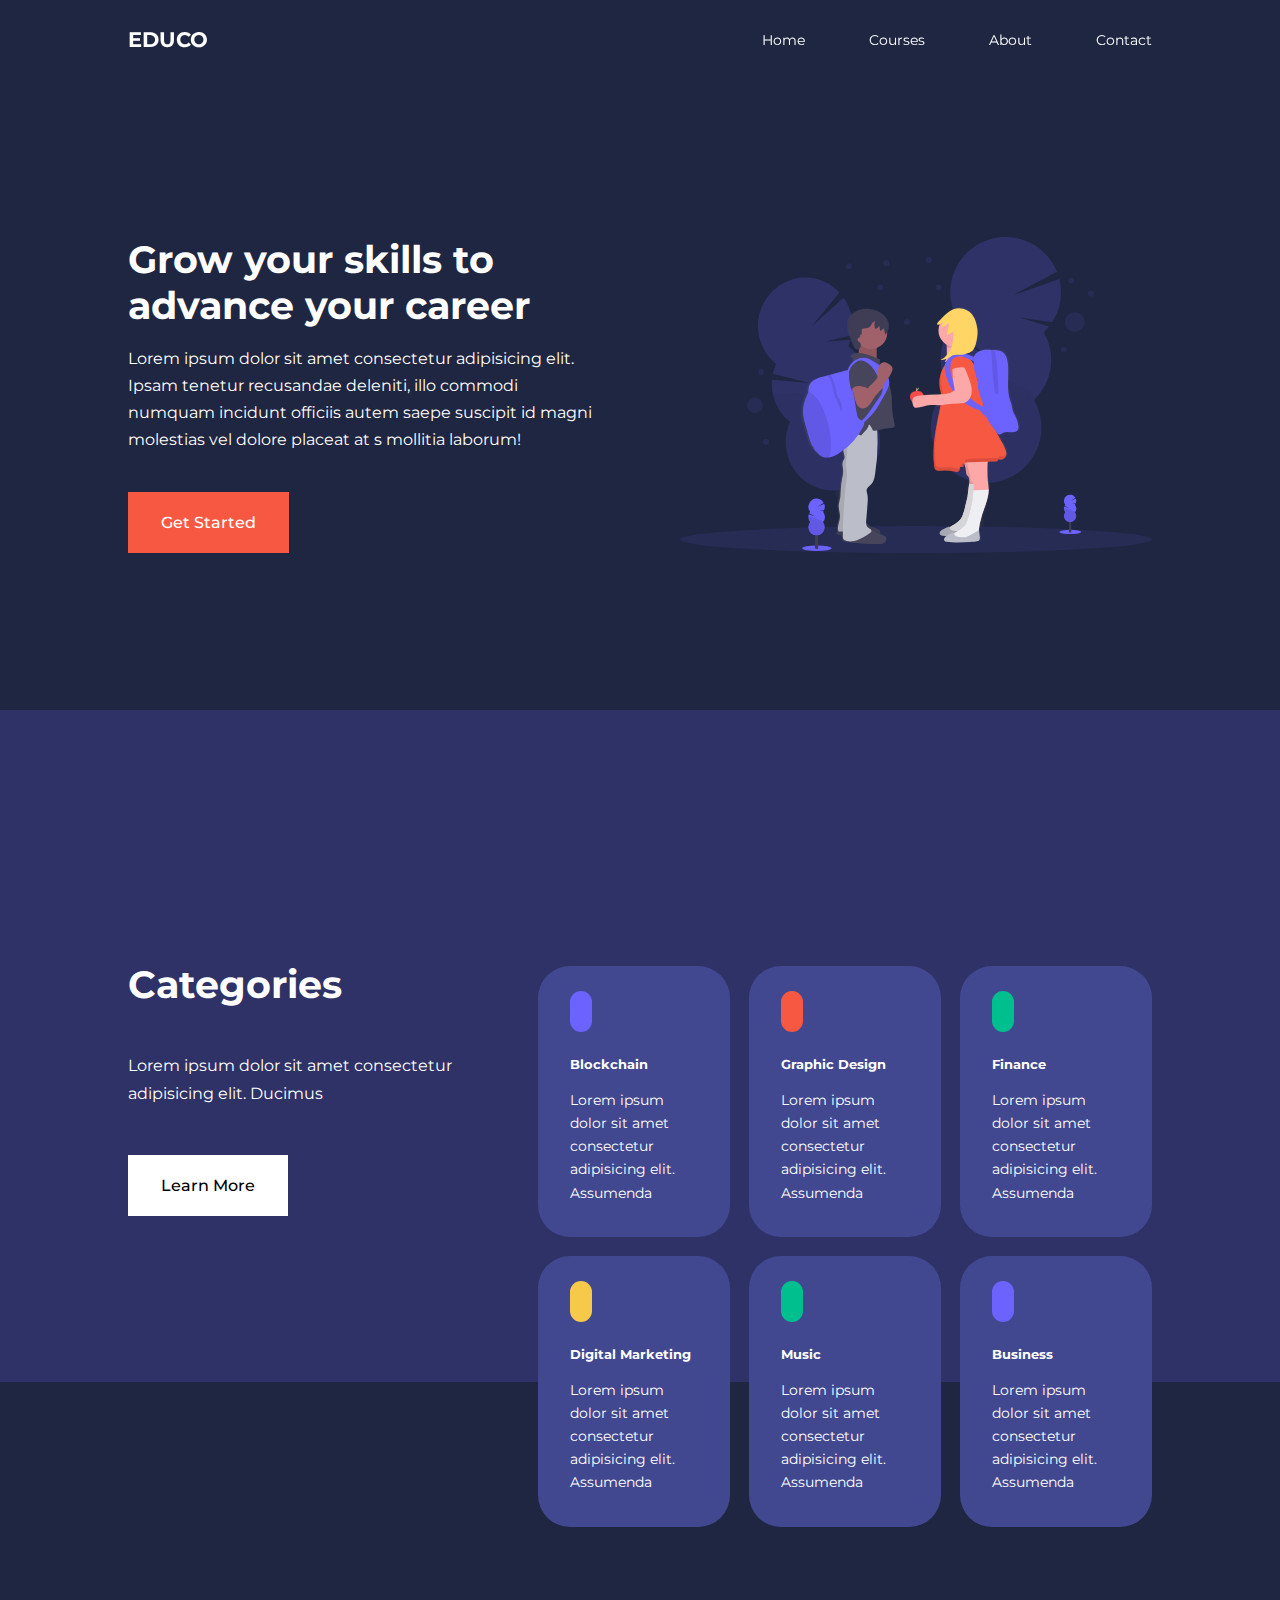
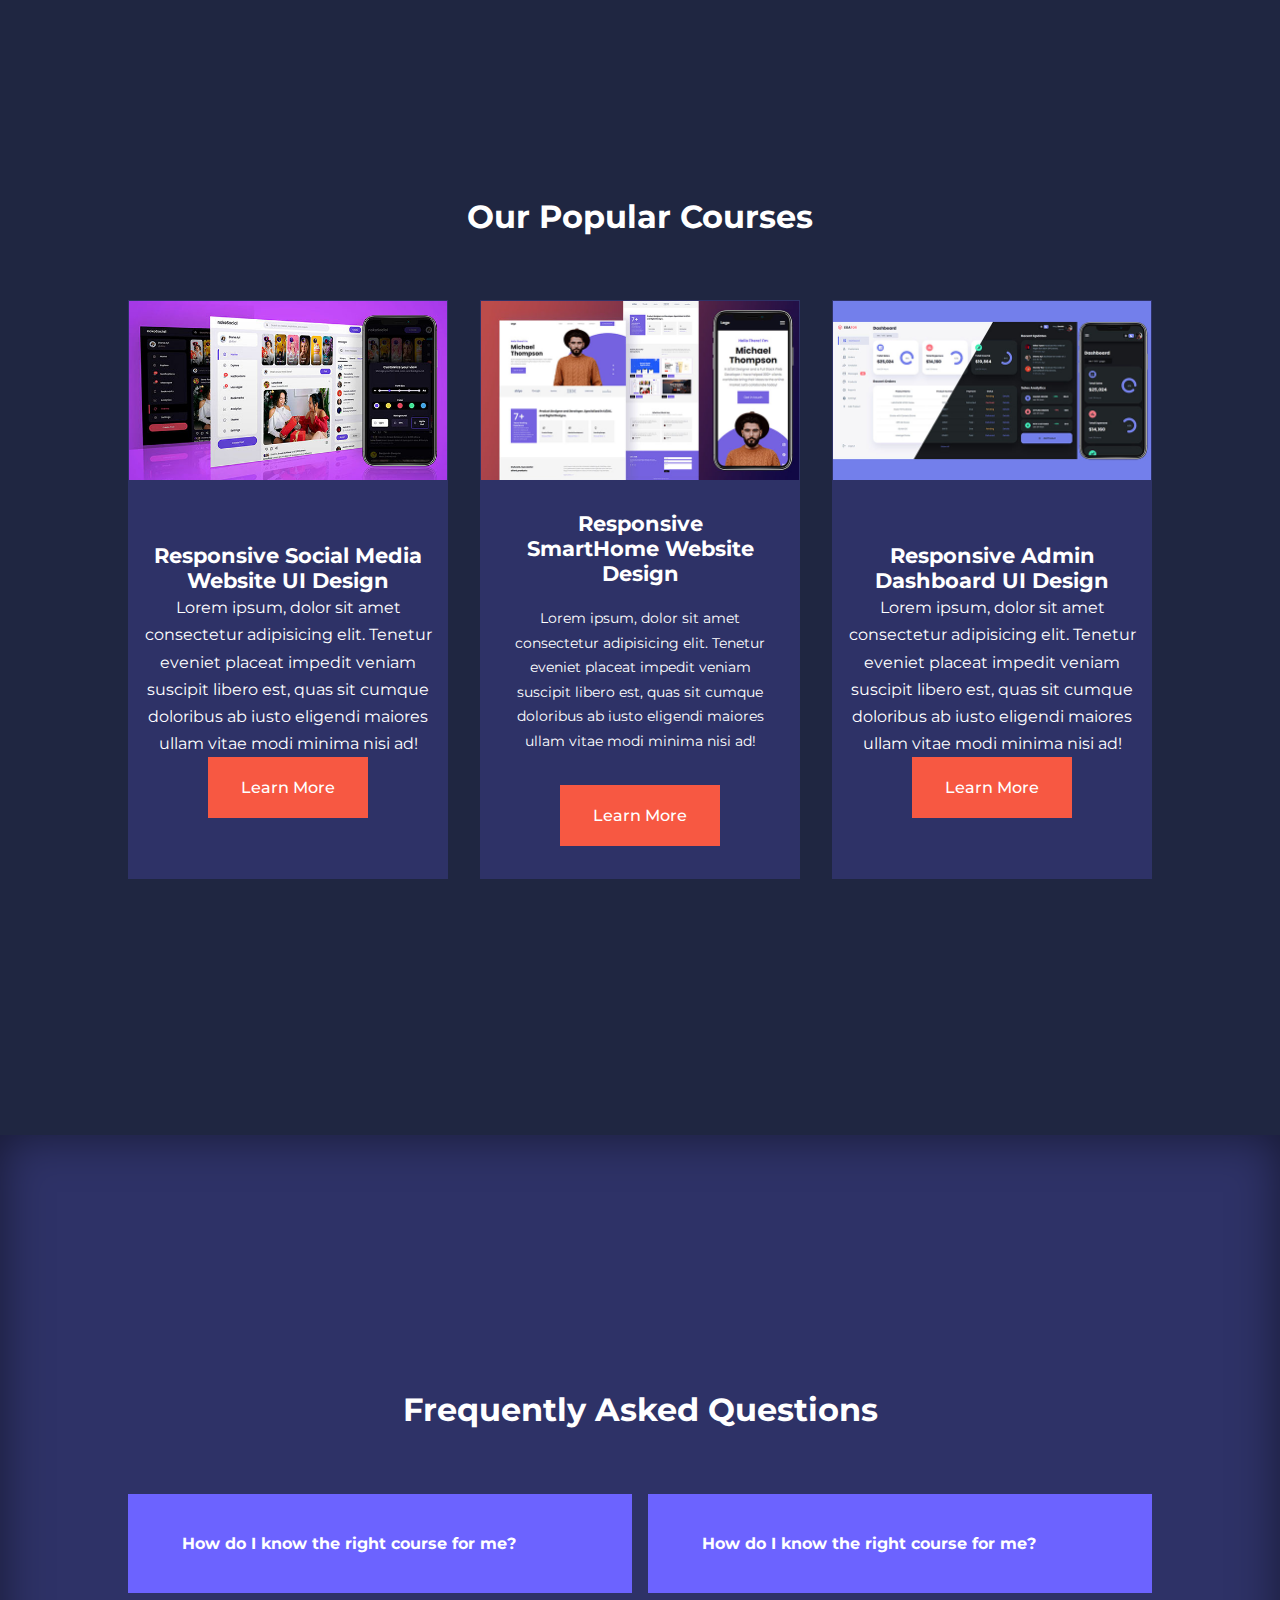
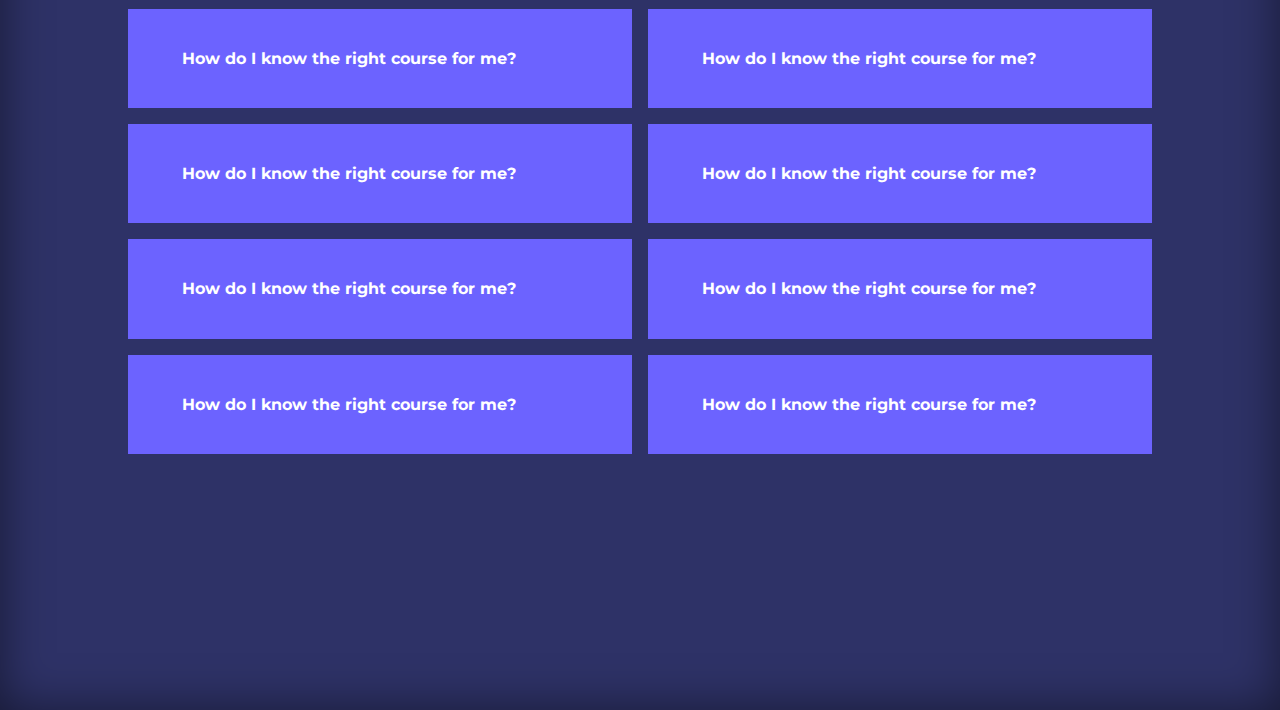
==== index.html @ 7ca8b158 "Initial commit" ====
<!DOCTYPE html>
<html lang="en">
  <head>
    <meta charset="UTF-8" />
    <meta name="viewport" content="width=device-width, initial-scale=1.0" />
    <title>EDUCO</title>
    <link rel="stylesheet" href="styles.css" />
    <link
      rel="stylesheet"
      href="https://unicons.iconscout.com/release/v4.0.0/css/line.css"
    />
    <link rel="preconnect" href="https://fonts.googleapis.com" />
    <link rel="preconnect" href="https://fonts.gstatic.com" crossorigin />
    <link
      href="https://fonts.googleapis.com/css2?family=Montserrat:ital,wght@0,300;0,400;0,500;0,700;0,800;0,900;1,500&display=swap"
      rel="stylesheet"
    />
  </head>
  <body>
    <nav>
      <div class="container nav_container">
        <a href="index.html"><h4>EDUCO</h4></a>
        <ul class="nav_menu">
          <li><a href="index.html">Home</a></li>
          <li><a href="courses.html">Courses</a></li>
          <li><a href="about.html">About</a></li>
          <li><a href="contact.html">Contact</a></li>
        </ul>
        <button id="open-menu-btn"><i class="uil uil-list-ul"></i></button>
        <button id="open-menu-btn"><i class="uil uil-multiply"></i></button>
      </div>
    </nav>
    <header>
      <div class="container header_container">
        <div class="header_left">
          <h1>Grow your skills to advance your career</h1>
          <p>
            Lorem ipsum dolor sit amet consectetur adipisicing elit. Ipsam
            tenetur recusandae deleniti, illo commodi numquam incidunt officiis
            autem saepe suscipit id magni molestias vel dolore placeat at s
            mollitia laborum!
          </p>
          <a href="courses.html" class="btn btn-primary">Get Started</a>
        </div>
        <div class="header_right">
          <div class="header_right-image">
            <img src="/images/header.svg" />
          </div>
        </div>
      </div>
    </header>
    <section class="categories">
      <div class="container categories_container">
        <div class="categories_left">
          <h1>Categories</h1>
          <p>
            Lorem ipsum dolor sit amet consectetur adipisicing elit. Ducimus
          </p>
          <a href="#" class="btn">Learn More</a>
        </div>
        <div class="categories_right">
          <article class="category">
            <span class="category_icon"
              ><i class="uil uil-bitcoin-circle"></i
            ></span>
            <h5>Blockchain</h5>
            <p>
              Lorem ipsum dolor sit amet consectetur adipisicing elit. Assumenda
            </p>
          </article>
          <article class="category">
            <span class="category_icon"><i class="uil uil-palette"></i></span>
            <h5>Graphic Design</h5>
            <p>
              Lorem ipsum dolor sit amet consectetur adipisicing elit. Assumenda
            </p>
          </article>
          <article class="category">
            <span class="category_icon"
              ><i class="uil uil-usd-circle"></i
            ></span>
            <h5>Finance</h5>
            <p>
              Lorem ipsum dolor sit amet consectetur adipisicing elit. Assumenda
            </p>
          </article>
          <article class="category">
            <span class="category_icon"><i class="uil uil-megaphone"></i></span>
            <h5>Digital Marketing</h5>
            <p>
              Lorem ipsum dolor sit amet consectetur adipisicing elit. Assumenda
            </p>
          </article>
          <article class="category">
            <span class="category_icon"><i class="uil uil-music"></i></span>
            <h5>Music</h5>
            <p>
              Lorem ipsum dolor sit amet consectetur adipisicing elit. Assumenda
            </p>
          </article>
          <article class="category">
            <span class="category_icon"
              ><i class="uil uil-puzzle-piece"></i
            ></span>
            <h5>Business</h5>
            <p>
              Lorem ipsum dolor sit amet consectetur adipisicing elit. Assumenda
            </p>
          </article>
        </div>
      </div>
    </section>
    <section class="courses">
      <h2>Our Popular Courses</h2>
      <div class="container courses_container">
        <article class="course">
          <div class="course_image">
            <img src="/images/course1.jpg" />
            <div class="course_info">
          </div>
          <h4>Responsive Social Media Website UI Design</h4>
          <p>
            Lorem ipsum, dolor sit amet consectetur adipisicing elit. Tenetur
            eveniet placeat impedit veniam suscipit libero est, quas sit cumque
            doloribus ab iusto eligendi maiores ullam vitae modi minima nisi ad!
          </p>
          <a href="courses.html" class="btn btn-primary">Learn More</a>
          </div>
        </article>
        <article class="course">
          <div class="course_image">
            <img src="/images/course2.jpg" />
          </div>
          <div class="course_info">
          <h4>Responsive SmartHome Website Design</h4>
          <p>
            Lorem ipsum, dolor sit amet consectetur adipisicing elit. Tenetur
            eveniet placeat impedit veniam suscipit libero est, quas sit cumque
            doloribus ab iusto eligendi maiores ullam vitae modi minima nisi ad!
          </p>
          <a href="courses.html" class="btn btn-primary">Learn More</a>
          </div>
        </article>
        <article class="course">
          <div class="course_image">
            <img src="/images/course3.jpg" />
            <div class="course_info">
          </div>
          <h4>Responsive Admin Dashboard UI Design</h4>
          <p>
            Lorem ipsum, dolor sit amet consectetur adipisicing elit. Tenetur
            eveniet placeat impedit veniam suscipit libero est, quas sit cumque
            doloribus ab iusto eligendi maiores ullam vitae modi minima nisi ad!
          </p>
          <a href="courses.html" class="btn btn-primary">Learn More</a>
        </article>
        </div>
      </div>
    </section>
<section class="faqs">
    <h2>Frequently Asked Questions</h2>
<div class="container faqs_container">
    <article class="faq">
<div class="faq_icon"><i class="uil uil-plus"></i></div>
<div class="question_answer">
    <h4>How do I know the right course for me?</h4>
    <p>Lorem ipsum dolor sit amet consectetur adipisicing elit. Dignissimos iste error ab nostrum, aperiam eos voluptatum suscipit numquam quia nam laudantium culpa odit, voluptas sit in repellat sint reprehenderit aut?</p>
</div>
    </article>
    <article class="faq">
        <div class="faq_icon"><i class="uil uil-plus"></i></div>
        <div class="question_answer">
            <h4>How do I know the right course for me?</h4>
            <p>Lorem ipsum dolor sit amet consectetur adipisicing elit. Dignissimos iste error ab nostrum, aperiam eos voluptatum suscipit numquam quia nam laudantium culpa odit, voluptas sit in repellat sint reprehenderit aut?</p>
        </div>
    </article>
    <article class="faq">
                <div class="faq_icon"><i class="uil uil-plus"></i></div>
                <div class="question_answer">
                    <h4>How do I know the right course for me?</h4>
                    <p>Lorem ipsum dolor sit amet consectetur adipisicing elit. Dignissimos iste error ab nostrum, aperiam eos voluptatum suscipit numquam quia nam laudantium culpa odit, voluptas sit in repellat sint reprehenderit aut?</p>
                </div>
    </article>
    <article class="faq">
                        <div class="faq_icon"><i class="uil uil-plus"></i></div>
                        <div class="question_answer">
                            <h4>How do I know the right course for me?</h4>
                            <p>Lorem ipsum dolor sit amet consectetur adipisicing elit. Dignissimos iste error ab nostrum, aperiam eos voluptatum suscipit numquam quia nam laudantium culpa odit, voluptas sit in repellat sint reprehenderit aut?</p>
                        </div>
    </article>
    <article class="faq">
                                <div class="faq_icon"><i class="uil uil-plus"></i></div>
                                <div class="question_answer">
                                    <h4>How do I know the right course for me?</h4>
                                    <p>Lorem ipsum dolor sit amet consectetur adipisicing elit. Dignissimos iste error ab nostrum, aperiam eos voluptatum suscipit numquam quia nam laudantium culpa odit, voluptas sit in repellat sint reprehenderit aut?</p>
                                </div>
    </article>
    <article class="faq">
                                        <div class="faq_icon"><i class="uil uil-plus"></i></div>
                                        <div class="question_answer">
                                            <h4>How do I know the right course for me?</h4>
                                            <p>Lorem ipsum dolor sit amet consectetur adipisicing elit. Dignissimos iste error ab nostrum, aperiam eos voluptatum suscipit numquam quia nam laudantium culpa odit, voluptas sit in repellat sint reprehenderit aut?</p>
                                        </div>
    </article>
    <article class="faq">
                                                <div class="faq_icon"><i class="uil uil-plus"></i></div>
                                                <div class="question_answer">
                                                    <h4>How do I know the right course for me?</h4>
                                                    <p>Lorem ipsum dolor sit amet consectetur adipisicing elit. Dignissimos iste error ab nostrum, aperiam eos voluptatum suscipit numquam quia nam laudantium culpa odit, voluptas sit in repellat sint reprehenderit aut?</p>
                                                </div>
    </article>
    <article class="faq">
                                                        <div class="faq_icon"><i class="uil uil-plus"></i></div>
                                                        <div class="question_answer">
                                                            <h4>How do I know the right course for me?</h4>
                                                            <p>Lorem ipsum dolor sit amet consectetur adipisicing elit. Dignissimos iste error ab nostrum, aperiam eos voluptatum suscipit numquam quia nam laudantium culpa odit, voluptas sit in repellat sint reprehenderit aut?</p>
                                                        </div>
    </article>
     <article class="faq">
                                                                <div class="faq_icon"><i class="uil uil-plus"></i></div>
                                                                <div class="question_answer">
                                                                    <h4>How do I know the right course for me?</h4>
                                                                    <p>Lorem ipsum dolor sit amet consectetur adipisicing elit. Dignissimos iste error ab nostrum, aperiam eos voluptatum suscipit numquam quia nam laudantium culpa odit, voluptas sit in repellat sint reprehenderit aut?</p>
                                                                </div>
    </article>
    <article class="faq">
        <div class="faq_icon"><i class="uil uil-plus"></i></div>
        <div class="question_answer">
            <h4>How do I know the right course for me?</h4>
            <p>Lorem ipsum dolor sit amet consectetur adipisicing elit. Dignissimos iste error ab nostrum, aperiam eos voluptatum suscipit numquam quia nam laudantium culpa odit, voluptas sit in repellat sint reprehenderit aut?</p>
        </div>
</article>

</div>
</section>
    <script src="/main.js"></script>
  </body>
</html>
---- styles.css ----
*{
    margin:0;
    padding: 0;
    border:0;
    outline:0;
    text-decoration: none;
    list-style: none;
}
:root{
    --color-primary:#6c63ff;
    --color-success:#00bf8e;
    --color-warning:#f7c94b;
    --color-danger:#f75842;
    --color-danger-variant:rgba(247,88,66, 0.4);
    --color-white:#fff;
    --color-light:rgba(255,255,255, 0.7);
    --color-black:#000;
    --color-bg:#1f2641;
    --color-bg1:#2e3267;
    --color-bg2:#424890;
    --container-width-lg:80%;
    --container-width-md:90%;
    --container-width-sm:94%;
    --transition: all 400ms ease;
}
body{
     font-family: 'Montserrat', sans-serif;
     line-height: 1.7;
     color: var(--color-white);
     background: var(--color-bg);
}
.container{
    width: var(--container-width-lg);
    margin: 0 auto;
}
section{
    padding: 16rem 0;
}
section h2{
    text-align: center;
    margin-bottom: 4rem;
}
h1,h2,h3,h4,h5{
    line-height: 1.2;

}
h1{
font-size: 2.4rem;
}

h2{
font-size: 2rem;
}
h3{
    font-size: 1.6rem;
}
h4{
    font-size: 1.3rem;
}
a{
    color: var(--color-white);
}
img{
    width: 100%;
    display: block;
    object-fit: cover;
}
.btn{
    display: inline-block;
    background: var(--color-white);
    color: var(--color-black);
    padding: 1rem 2rem;
    border: 1px solid transparent;
    font-weight: 500;
    transition: var(--transition);
}
.btn:hover{
    background: transparent;
    color: var(--color-white);
    border-color: var(--color-white);
}
.btn-primary{
    background: var(--color-danger);
    color: var(--color-white);
}
nav{
    width: 100vw;
    height: 5rem;
    position: fixed;
    top: 0;
    z-index: 11;
}
.window-scroll{
    background: var(--color-primary);
    box-shadow: 0 1rem 2rem rgba(0,0,0,0.2);
}
.nav_container{
    height: 100%;
    display: flex;
    justify-content: space-between;
    align-items: center;
}
nav button{
    display: none;
}
.nav_menu{
    display: flex;
    align-items: center;
    gap: 4rem;
}
.nav_menu a{
    font-size: 0.9rem;
    transition: all 400ms ease;
}
.nav_menu a:hover{
    color: var(--color-bg2);
}

header{
    position: relative;
    top: 5rem;
    overflow: hidden;
    height: 70vh;
    margin-bottom: 5rem;
}
.header_container{
    display: grid;
    grid-template-columns: 1fr 1fr;
    align-items: center;
    gap: 5rem;
    height: 100%;
}
.header_left p{
    margin: 1rem 0 2.4rem;
}
.categories{
    background: var(--color-bg1);
    height: 10rem;
}
.categories h1{
    line-height: 1;
    margin-bottom: 3rem;
}
.categories_container {
    display: grid;
    grid-template-columns: 40% 60%;
    /*gap: 4rem;*/
}
.categories_left{
    margin-right: 4rem;
}
.categories_left p{
    margin: 1rem 0 3rem;
}
.categories_right{
display: grid;
grid-template-columns: repeat(3, 1fr);
gap: 1.2rem;
}
.category{
    background: var(--color-bg2);
    padding: 2rem;
    border-radius: 2rem;
    transition: var(--transition);
}
.category:hover{
    box-shadow: 0 3rem 3rem rgba(0,0,0,0.3);
    z-index: 1;
}
.category_icon{
    background: var(--color-primary);
    padding: 0.7rem;
    border-radius: 0.9rem;
}
.category h5{
    margin: 2rem 0 1rem;
}
.category p{
    font-size: 0.85rem;
}
.category:nth-child(2) .category_icon{
background: var(--color-danger);
}
.category:nth-child(3) .category_icon{
    background: var(--color-success);
}
 .category:nth-child(4) .category_icon{
        background: var(--color-warning);
 }
 .category:nth-child(5) .category_icon{
    background: var(--color-success);
    }
.courses{
    margin-top: 10rem;
}
.courses_container{
    display: grid;
    grid-template-columns: repeat(3, 1fr);
    gap: 2rem;
}
.course{
    background: var(--color-bg1);
    text-align: center;
    border: 1px solid transparent;
    transition: var(--transition);
}
.course:hover{
    background: transparent;
    border-color: var(--color-primary);
}
.course_info{
    padding: 2rem;
}
.course_info p{
    margin: 1.2rem  0 2rem;
    font-size: 0.9rem;
}
.faqs{
    background: var(--color-bg1);
    box-shadow: inset 0 0 3rem rgba(0, 0, 0, 0.5 );
}
.faqs_container{
    display: grid;
    grid-template-columns: 1fr 1fr;
    gap: 1rem;
}
.faq{
    padding: 2rem;
    display: flex;
    align-items: center;
    gap: 1.4rem;
    height: fit-content;
    background: var(--color-primary);
    cursor: pointer;
}
.faq h4{
    font-size: 1rem;
line-height: 2.2;
}
.faq_icon{
    align-self: flex-start;
    font-size: 1.2rem;
}
.faq p{
    margin-top: 0.8rem;
    display: none;
}
.faq.open p{
    display: block;
}
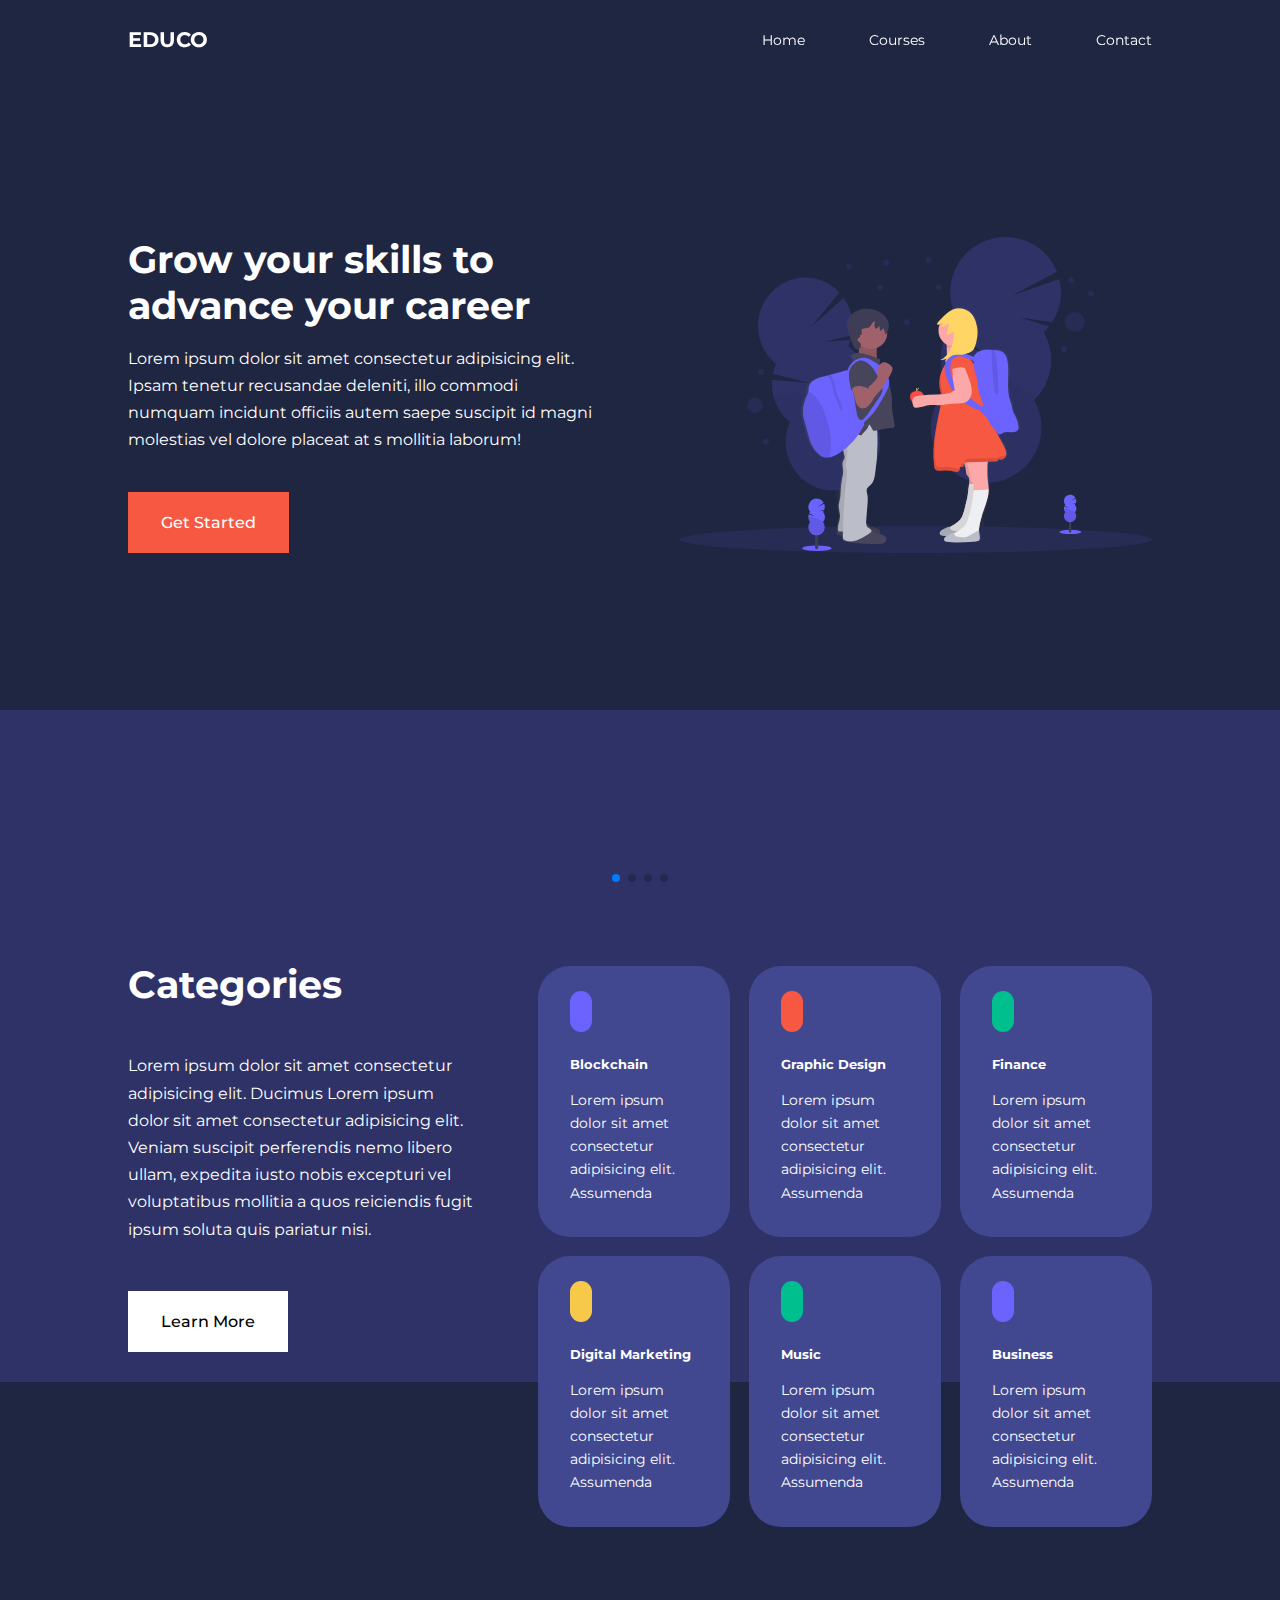
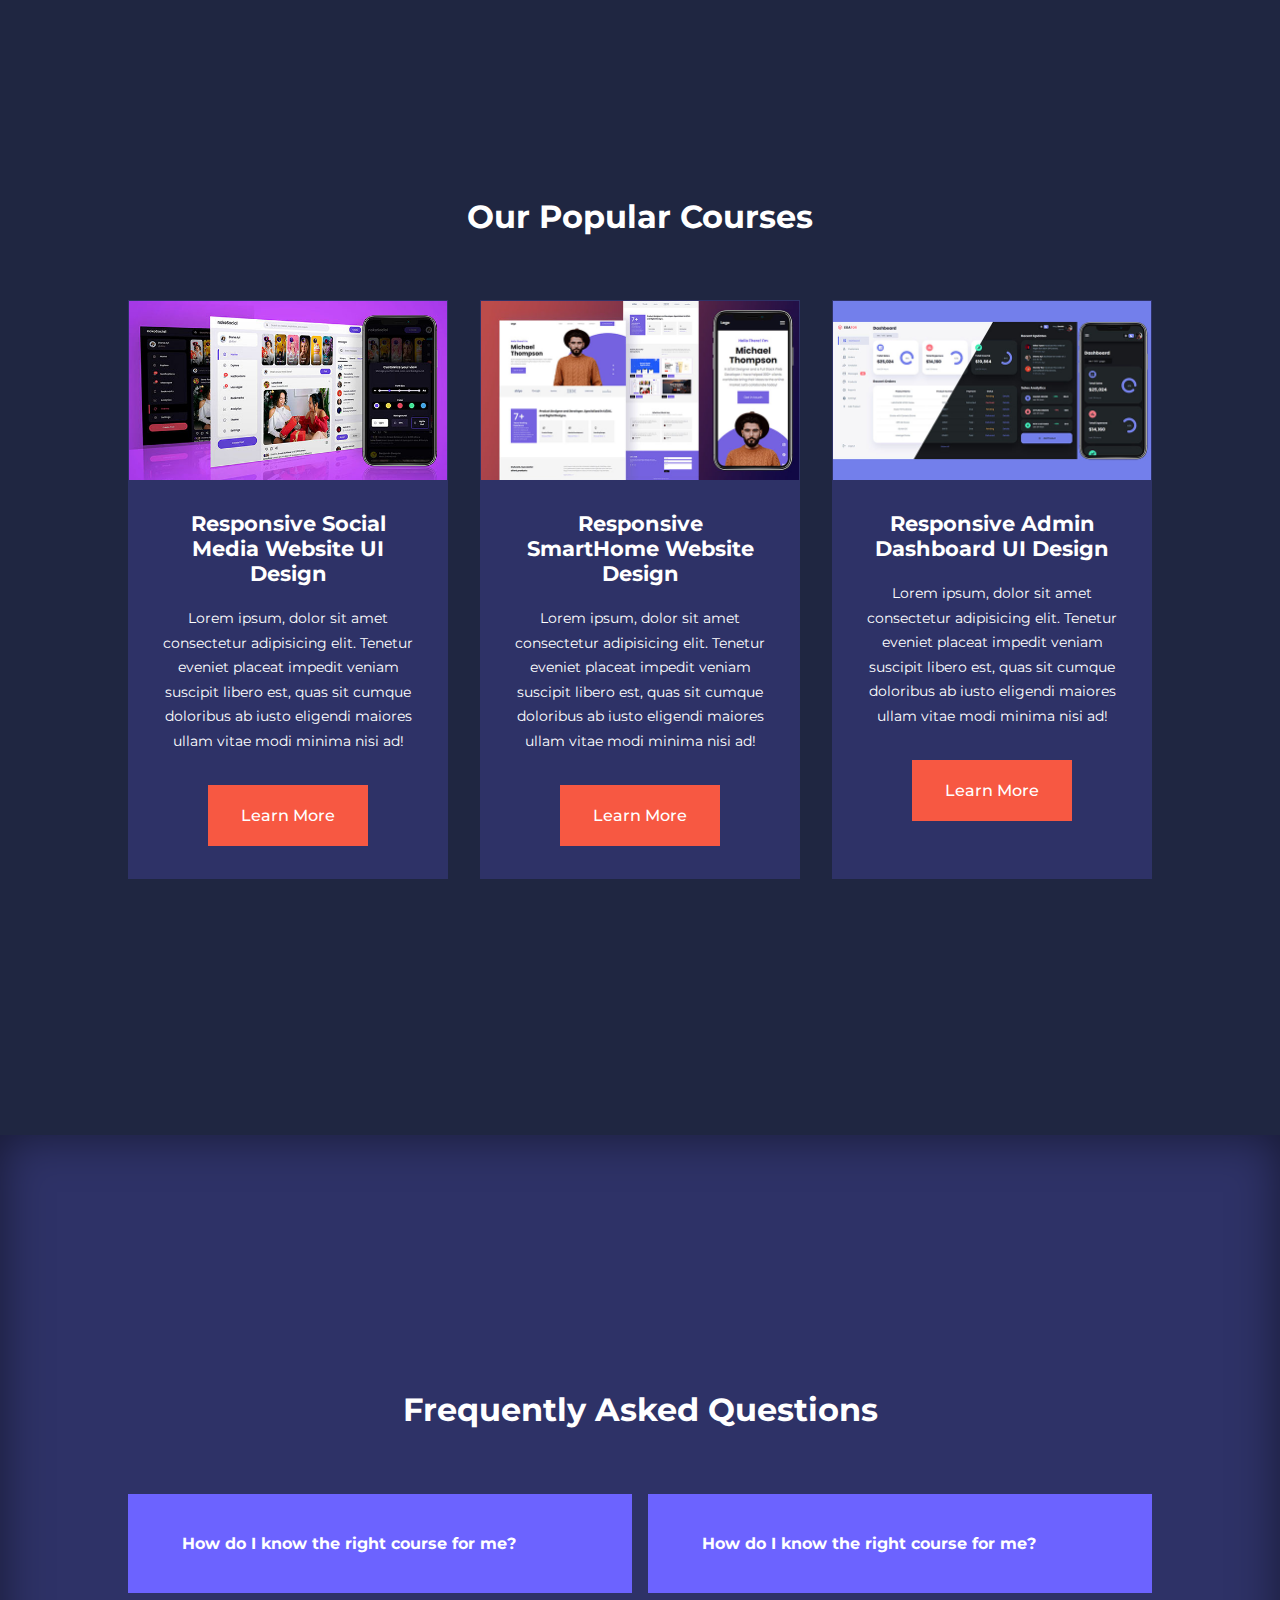
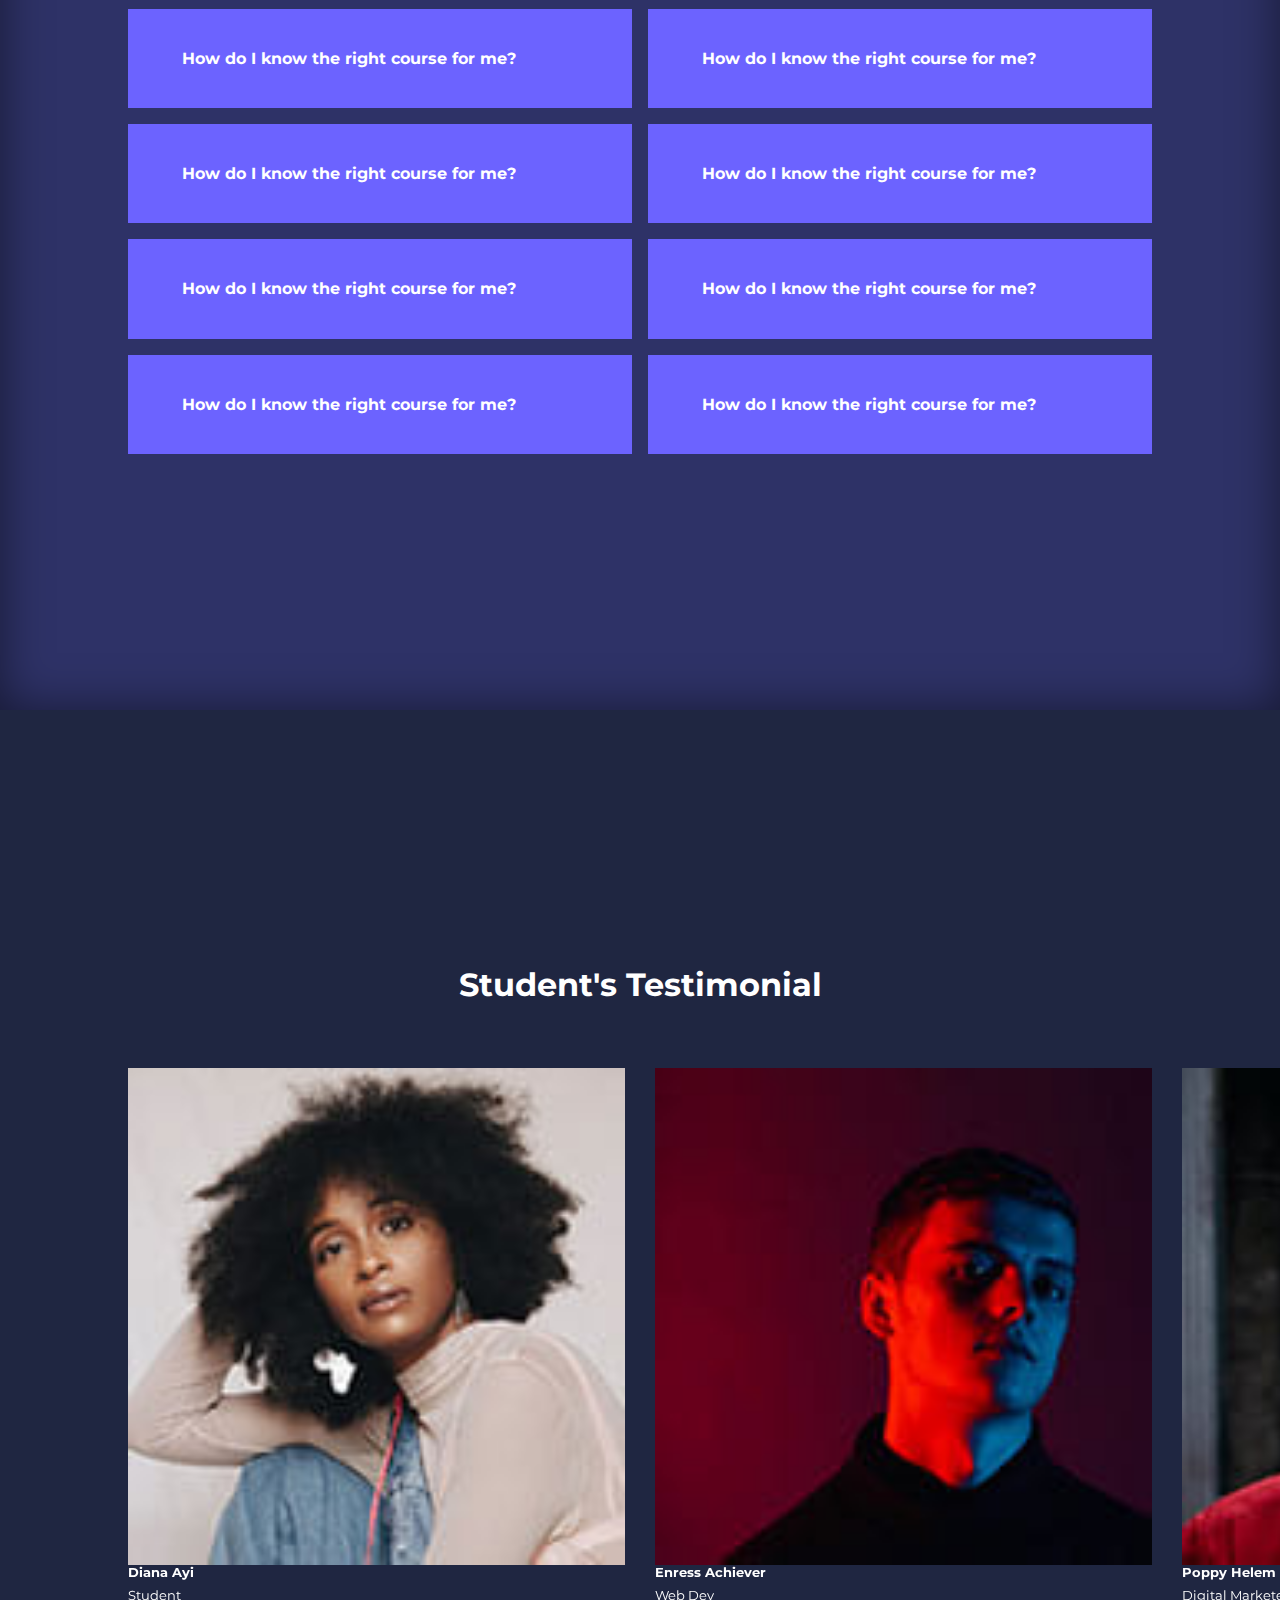
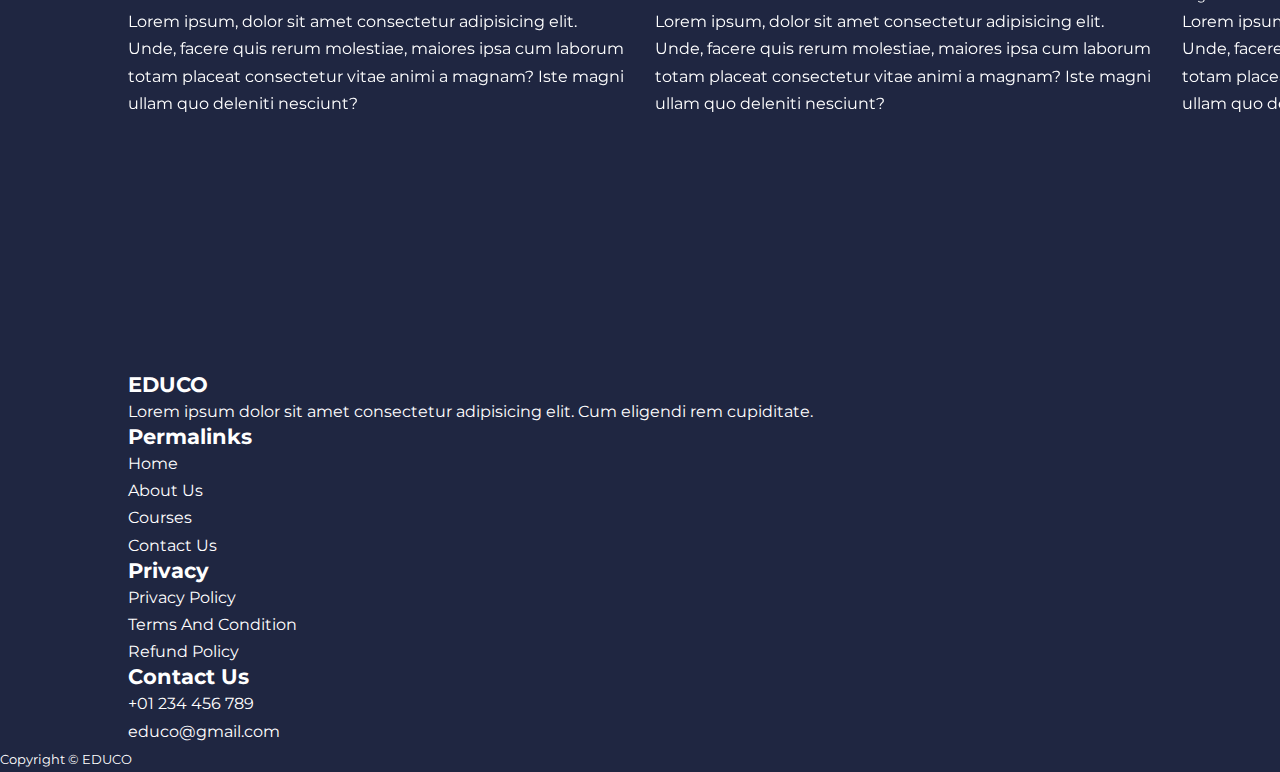
==== commit db819496: "image path change" ====
--- a/index.html
+++ b/index.html
@@ -1,123 +1,117 @@
 <!DOCTYPE html>
 <html lang="en">
-  <head>
-    <meta charset="UTF-8" />
-    <meta name="viewport" content="width=device-width, initial-scale=1.0" />
-    <title>EDUCO</title>
-    <link rel="stylesheet" href="styles.css" />
-    <link
-      rel="stylesheet"
-      href="https://unicons.iconscout.com/release/v4.0.0/css/line.css"
-    />
-    <link rel="preconnect" href="https://fonts.googleapis.com" />
-    <link rel="preconnect" href="https://fonts.gstatic.com" crossorigin />
-    <link
-      href="https://fonts.googleapis.com/css2?family=Montserrat:ital,wght@0,300;0,400;0,500;0,700;0,800;0,900;1,500&display=swap"
-      rel="stylesheet"
-    />
-  </head>
-  <body>
-    <nav>
-      <div class="container nav_container">
-        <a href="index.html"><h4>EDUCO</h4></a>
-        <ul class="nav_menu">
-          <li><a href="index.html">Home</a></li>
-          <li><a href="courses.html">Courses</a></li>
-          <li><a href="about.html">About</a></li>
-          <li><a href="contact.html">Contact</a></li>
-        </ul>
-        <button id="open-menu-btn"><i class="uil uil-list-ul"></i></button>
-        <button id="open-menu-btn"><i class="uil uil-multiply"></i></button>
-      </div>
-    </nav>
-    <header>
-      <div class="container header_container">
-        <div class="header_left">
-          <h1>Grow your skills to advance your career</h1>
-          <p>
-            Lorem ipsum dolor sit amet consectetur adipisicing elit. Ipsam
-            tenetur recusandae deleniti, illo commodi numquam incidunt officiis
-            autem saepe suscipit id magni molestias vel dolore placeat at s
-            mollitia laborum!
-          </p>
-          <a href="courses.html" class="btn btn-primary">Get Started</a>
-        </div>
-        <div class="header_right">
-          <div class="header_right-image">
-            <img src="/images/header.svg" />
-          </div>
-        </div>
-      </div>
-    </header>
-    <section class="categories">
-      <div class="container categories_container">
-        <div class="categories_left">
-          <h1>Categories</h1>
-          <p>
-            Lorem ipsum dolor sit amet consectetur adipisicing elit. Ducimus
-          </p>
-          <a href="#" class="btn">Learn More</a>
-        </div>
-        <div class="categories_right">
-          <article class="category">
-            <span class="category_icon"
-              ><i class="uil uil-bitcoin-circle"></i
-            ></span>
-            <h5>Blockchain</h5>
-            <p>
-              Lorem ipsum dolor sit amet consectetur adipisicing elit. Assumenda
-            </p>
-          </article>
-          <article class="category">
-            <span class="category_icon"><i class="uil uil-palette"></i></span>
-            <h5>Graphic Design</h5>
-            <p>
-              Lorem ipsum dolor sit amet consectetur adipisicing elit. Assumenda
-            </p>
-          </article>
-          <article class="category">
-            <span class="category_icon"
-              ><i class="uil uil-usd-circle"></i
-            ></span>
-            <h5>Finance</h5>
-            <p>
-              Lorem ipsum dolor sit amet consectetur adipisicing elit. Assumenda
-            </p>
-          </article>
-          <article class="category">
-            <span class="category_icon"><i class="uil uil-megaphone"></i></span>
-            <h5>Digital Marketing</h5>
-            <p>
-              Lorem ipsum dolor sit amet consectetur adipisicing elit. Assumenda
-            </p>
-          </article>
-          <article class="category">
-            <span class="category_icon"><i class="uil uil-music"></i></span>
-            <h5>Music</h5>
-            <p>
-              Lorem ipsum dolor sit amet consectetur adipisicing elit. Assumenda
-            </p>
-          </article>
-          <article class="category">
-            <span class="category_icon"
-              ><i class="uil uil-puzzle-piece"></i
-            ></span>
-            <h5>Business</h5>
-            <p>
-              Lorem ipsum dolor sit amet consectetur adipisicing elit. Assumenda
-            </p>
-          </article>
-        </div>
-      </div>
-    </section>
-    <section class="courses">
-      <h2>Our Popular Courses</h2>
-      <div class="container courses_container">
-        <article class="course">
-          <div class="course_image">
-            <img src="/images/course1.jpg" />
-            <div class="course_info">
-          </div>
+
+<head>
+  <meta charset="UTF-8" />
+  <meta name="viewport" content="width=device-width, initial-scale=1.0" />
+  <title>EDUCO</title>
+  <link rel="stylesheet" href="styles.css" />
+  <link rel="stylesheet" href="https://unicons.iconscout.com/release/v4.0.0/css/line.css" />
+  <link rel="preconnect" href="https://fonts.googleapis.com" />
+  <link rel="preconnect" href="https://fonts.gstatic.com" crossorigin />
+  <link rel="stylesheet" href="https://cdn.jsdelivr.net/npm/swiper@8/swiper-bundle.min.css" />
+  <link
+    href="https://fonts.googleapis.com/css2?family=Montserrat:ital,wght@0,300;0,400;0,500;0,700;0,800;0,900;1,500&display=swap"
+    rel="stylesheet" />
+</head>
+
+<body>
+  <nav>
+    <div class="container nav_container">
+      <a href="index.html">
+        <h4>EDUCO</h4>
+      </a>
+      <ul class="nav_menu">
+        <li><a href="index.html">Home</a></li>
+        <li><a href="courses.html">Courses</a></li>
+        <li><a href="about.html">About</a></li>
+        <li><a href="contact.html">Contact</a></li>
+      </ul>
+      <button id="open-menu-btn"><i class="uil uil-list-ul"></i></button>
+      <button id="close-menu-btn"><i class="uil uil-multiply"></i></button>
+    </div>
+  </nav>
+  <header>
+    <div class="container header_container">
+      <div class="header_left">
+        <h1>Grow your skills to advance your career</h1>
+        <p>
+          Lorem ipsum dolor sit amet consectetur adipisicing elit. Ipsam
+          tenetur recusandae deleniti, illo commodi numquam incidunt officiis
+          autem saepe suscipit id magni molestias vel dolore placeat at s
+          mollitia laborum!
+        </p>
+        <a href="courses.html" class="btn btn-primary">Get Started</a>
+      </div>
+      <div class="header_right">
+        <div class="header_right-image">
+          <img src="./images/header.svg" />
+        </div>
+      </div>
+    </div>
+  </header>
+  <section class="categories">
+    <div class="container categories_container">
+      <div class="categories_left">
+        <h1>Categories</h1>
+        <p>
+          Lorem ipsum dolor sit amet consectetur adipisicing elit. Ducimus Lorem ipsum dolor sit amet consectetur adipisicing elit. Veniam suscipit perferendis nemo libero ullam, expedita iusto nobis excepturi vel voluptatibus mollitia a quos reiciendis fugit ipsum soluta quis pariatur nisi.
+        </p>
+        <a href="#" class="btn">Learn More</a>
+      </div>
+      <div class="categories_right">
+        <article class="category">
+          <span class="category_icon"><i class="uil uil-bitcoin-circle"></i></span>
+          <h5>Blockchain</h5>
+          <p>
+            Lorem ipsum dolor sit amet consectetur adipisicing elit. Assumenda
+          </p>
+        </article>
+        <article class="category">
+          <span class="category_icon"><i class="uil uil-palette"></i></span>
+          <h5>Graphic Design</h5>
+          <p>
+            Lorem ipsum dolor sit amet consectetur adipisicing elit. Assumenda
+          </p>
+        </article>
+        <article class="category">
+          <span class="category_icon"><i class="uil uil-usd-circle"></i></span>
+          <h5>Finance</h5>
+          <p>
+            Lorem ipsum dolor sit amet consectetur adipisicing elit. Assumenda
+          </p>
+        </article>
+        <article class="category">
+          <span class="category_icon"><i class="uil uil-megaphone"></i></span>
+          <h5>Digital Marketing</h5>
+          <p>
+            Lorem ipsum dolor sit amet consectetur adipisicing elit. Assumenda
+          </p>
+        </article>
+        <article class="category">
+          <span class="category_icon"><i class="uil uil-music"></i></span>
+          <h5>Music</h5>
+          <p>
+            Lorem ipsum dolor sit amet consectetur adipisicing elit. Assumenda
+          </p>
+        </article>
+        <article class="category">
+          <span class="category_icon"><i class="uil uil-puzzle-piece"></i></span>
+          <h5>Business</h5>
+          <p>
+            Lorem ipsum dolor sit amet consectetur adipisicing elit. Assumenda
+          </p>
+        </article>
+      </div>
+    </div>
+  </section>
+  <section class="courses">
+    <h2>Our Popular Courses</h2>
+    <div class="container courses_container">
+      <article class="course">
+        <div class="course_image">
+          <img src="./images/course1.jpg" />
+          <div class="course_info">
           <h4>Responsive Social Media Website UI Design</h4>
           <p>
             Lorem ipsum, dolor sit amet consectetur adipisicing elit. Tenetur
@@ -125,13 +119,14 @@
             doloribus ab iusto eligendi maiores ullam vitae modi minima nisi ad!
           </p>
           <a href="courses.html" class="btn btn-primary">Learn More</a>
-          </div>
-        </article>
-        <article class="course">
-          <div class="course_image">
-            <img src="/images/course2.jpg" />
-          </div>
-          <div class="course_info">
+        </div>
+        </div>
+      </article>
+      <article class="course">
+        <div class="course_image">
+          <img src="./images/course2.jpg" />
+        </div>
+        <div class="course_info">
           <h4>Responsive SmartHome Website Design</h4>
           <p>
             Lorem ipsum, dolor sit amet consectetur adipisicing elit. Tenetur
@@ -139,13 +134,12 @@
             doloribus ab iusto eligendi maiores ullam vitae modi minima nisi ad!
           </p>
           <a href="courses.html" class="btn btn-primary">Learn More</a>
-          </div>
-        </article>
-        <article class="course">
-          <div class="course_image">
-            <img src="/images/course3.jpg" />
-            <div class="course_info">
-          </div>
+        </div>
+      </article>
+      <article class="course">
+        <div class="course_image">
+          <img src="./images/course3.jpg" />
+          <div class="course_info">
           <h4>Responsive Admin Dashboard UI Design</h4>
           <p>
             Lorem ipsum, dolor sit amet consectetur adipisicing elit. Tenetur
@@ -153,86 +147,253 @@
             doloribus ab iusto eligendi maiores ullam vitae modi minima nisi ad!
           </p>
           <a href="courses.html" class="btn btn-primary">Learn More</a>
-        </article>
-        </div>
-      </div>
-    </section>
-<section class="faqs">
+        </div>
+      </article>
+    </div>
+    </div>
+  </section>
+  <section class="faqs">
     <h2>Frequently Asked Questions</h2>
-<div class="container faqs_container">
-    <article class="faq">
-<div class="faq_icon"><i class="uil uil-plus"></i></div>
-<div class="question_answer">
-    <h4>How do I know the right course for me?</h4>
-    <p>Lorem ipsum dolor sit amet consectetur adipisicing elit. Dignissimos iste error ab nostrum, aperiam eos voluptatum suscipit numquam quia nam laudantium culpa odit, voluptas sit in repellat sint reprehenderit aut?</p>
-</div>
-    </article>
-    <article class="faq">
-        <div class="faq_icon"><i class="uil uil-plus"></i></div>
-        <div class="question_answer">
-            <h4>How do I know the right course for me?</h4>
-            <p>Lorem ipsum dolor sit amet consectetur adipisicing elit. Dignissimos iste error ab nostrum, aperiam eos voluptatum suscipit numquam quia nam laudantium culpa odit, voluptas sit in repellat sint reprehenderit aut?</p>
-        </div>
-    </article>
-    <article class="faq">
-                <div class="faq_icon"><i class="uil uil-plus"></i></div>
-                <div class="question_answer">
-                    <h4>How do I know the right course for me?</h4>
-                    <p>Lorem ipsum dolor sit amet consectetur adipisicing elit. Dignissimos iste error ab nostrum, aperiam eos voluptatum suscipit numquam quia nam laudantium culpa odit, voluptas sit in repellat sint reprehenderit aut?</p>
-                </div>
-    </article>
-    <article class="faq">
-                        <div class="faq_icon"><i class="uil uil-plus"></i></div>
-                        <div class="question_answer">
-                            <h4>How do I know the right course for me?</h4>
-                            <p>Lorem ipsum dolor sit amet consectetur adipisicing elit. Dignissimos iste error ab nostrum, aperiam eos voluptatum suscipit numquam quia nam laudantium culpa odit, voluptas sit in repellat sint reprehenderit aut?</p>
-                        </div>
-    </article>
-    <article class="faq">
-                                <div class="faq_icon"><i class="uil uil-plus"></i></div>
-                                <div class="question_answer">
-                                    <h4>How do I know the right course for me?</h4>
-                                    <p>Lorem ipsum dolor sit amet consectetur adipisicing elit. Dignissimos iste error ab nostrum, aperiam eos voluptatum suscipit numquam quia nam laudantium culpa odit, voluptas sit in repellat sint reprehenderit aut?</p>
-                                </div>
-    </article>
-    <article class="faq">
-                                        <div class="faq_icon"><i class="uil uil-plus"></i></div>
-                                        <div class="question_answer">
-                                            <h4>How do I know the right course for me?</h4>
-                                            <p>Lorem ipsum dolor sit amet consectetur adipisicing elit. Dignissimos iste error ab nostrum, aperiam eos voluptatum suscipit numquam quia nam laudantium culpa odit, voluptas sit in repellat sint reprehenderit aut?</p>
-                                        </div>
-    </article>
-    <article class="faq">
-                                                <div class="faq_icon"><i class="uil uil-plus"></i></div>
-                                                <div class="question_answer">
-                                                    <h4>How do I know the right course for me?</h4>
-                                                    <p>Lorem ipsum dolor sit amet consectetur adipisicing elit. Dignissimos iste error ab nostrum, aperiam eos voluptatum suscipit numquam quia nam laudantium culpa odit, voluptas sit in repellat sint reprehenderit aut?</p>
-                                                </div>
-    </article>
-    <article class="faq">
-                                                        <div class="faq_icon"><i class="uil uil-plus"></i></div>
-                                                        <div class="question_answer">
-                                                            <h4>How do I know the right course for me?</h4>
-                                                            <p>Lorem ipsum dolor sit amet consectetur adipisicing elit. Dignissimos iste error ab nostrum, aperiam eos voluptatum suscipit numquam quia nam laudantium culpa odit, voluptas sit in repellat sint reprehenderit aut?</p>
-                                                        </div>
-    </article>
-     <article class="faq">
-                                                                <div class="faq_icon"><i class="uil uil-plus"></i></div>
-                                                                <div class="question_answer">
-                                                                    <h4>How do I know the right course for me?</h4>
-                                                                    <p>Lorem ipsum dolor sit amet consectetur adipisicing elit. Dignissimos iste error ab nostrum, aperiam eos voluptatum suscipit numquam quia nam laudantium culpa odit, voluptas sit in repellat sint reprehenderit aut?</p>
-                                                                </div>
-    </article>
-    <article class="faq">
-        <div class="faq_icon"><i class="uil uil-plus"></i></div>
-        <div class="question_answer">
-            <h4>How do I know the right course for me?</h4>
-            <p>Lorem ipsum dolor sit amet consectetur adipisicing elit. Dignissimos iste error ab nostrum, aperiam eos voluptatum suscipit numquam quia nam laudantium culpa odit, voluptas sit in repellat sint reprehenderit aut?</p>
-        </div>
-</article>
-
-</div>
-</section>
-    <script src="/main.js"></script>
-  </body>
-</html>
+    <div class="container faqs_container">
+      <article class="faq">
+        <div class="faq_icon"><i class="uil uil-plus"></i></div>
+        <div class="question_answer">
+          <h4>How do I know the right course for me?</h4>
+          <p>Lorem ipsum dolor sit amet consectetur adipisicing elit. Dignissimos iste error ab nostrum, aperiam eos
+            voluptatum suscipit numquam quia nam laudantium culpa odit, voluptas sit in repellat sint reprehenderit aut?
+          </p>
+        </div>
+      </article>
+      <article class="faq">
+        <div class="faq_icon"><i class="uil uil-plus"></i></div>
+        <div class="question_answer">
+          <h4>How do I know the right course for me?</h4>
+          <p>Lorem ipsum dolor sit amet consectetur adipisicing elit. Dignissimos iste error ab nostrum, aperiam eos
+            voluptatum suscipit numquam quia nam laudantium culpa odit, voluptas sit in repellat sint reprehenderit aut?
+          </p>
+        </div>
+      </article>
+      <article class="faq">
+        <div class="faq_icon"><i class="uil uil-plus"></i></div>
+        <div class="question_answer">
+          <h4>How do I know the right course for me?</h4>
+          <p>Lorem ipsum dolor sit amet consectetur adipisicing elit. Dignissimos iste error ab nostrum, aperiam eos
+            voluptatum suscipit numquam quia nam laudantium culpa odit, voluptas sit in repellat sint reprehenderit aut?
+          </p>
+        </div>
+      </article>
+      <article class="faq">
+        <div class="faq_icon"><i class="uil uil-plus"></i></div>
+        <div class="question_answer">
+          <h4>How do I know the right course for me?</h4>
+          <p>Lorem ipsum dolor sit amet consectetur adipisicing elit. Dignissimos iste error ab nostrum, aperiam eos
+            voluptatum suscipit numquam quia nam laudantium culpa odit, voluptas sit in repellat sint reprehenderit aut?
+          </p>
+        </div>
+      </article>
+      <article class="faq">
+        <div class="faq_icon"><i class="uil uil-plus"></i></div>
+        <div class="question_answer">
+          <h4>How do I know the right course for me?</h4>
+          <p>Lorem ipsum dolor sit amet consectetur adipisicing elit. Dignissimos iste error ab nostrum, aperiam eos
+            voluptatum suscipit numquam quia nam laudantium culpa odit, voluptas sit in repellat sint reprehenderit aut?
+          </p>
+        </div>
+      </article>
+      <article class="faq">
+        <div class="faq_icon"><i class="uil uil-plus"></i></div>
+        <div class="question_answer">
+          <h4>How do I know the right course for me?</h4>
+          <p>Lorem ipsum dolor sit amet consectetur adipisicing elit. Dignissimos iste error ab nostrum, aperiam eos
+            voluptatum suscipit numquam quia nam laudantium culpa odit, voluptas sit in repellat sint reprehenderit aut?
+          </p>
+        </div>
+      </article>
+      <article class="faq">
+        <div class="faq_icon"><i class="uil uil-plus"></i></div>
+        <div class="question_answer">
+          <h4>How do I know the right course for me?</h4>
+          <p>Lorem ipsum dolor sit amet consectetur adipisicing elit. Dignissimos iste error ab nostrum, aperiam eos
+            voluptatum suscipit numquam quia nam laudantium culpa odit, voluptas sit in repellat sint reprehenderit aut?
+          </p>
+        </div>
+      </article>
+      <article class="faq">
+        <div class="faq_icon"><i class="uil uil-plus"></i></div>
+        <div class="question_answer">
+          <h4>How do I know the right course for me?</h4>
+          <p>Lorem ipsum dolor sit amet consectetur adipisicing elit. Dignissimos iste error ab nostrum, aperiam eos
+            voluptatum suscipit numquam quia nam laudantium culpa odit, voluptas sit in repellat sint reprehenderit aut?
+          </p>
+        </div>
+      </article>
+      <article class="faq">
+        <div class="faq_icon"><i class="uil uil-plus"></i></div>
+        <div class="question_answer">
+          <h4>How do I know the right course for me?</h4>
+          <p>Lorem ipsum dolor sit amet consectetur adipisicing elit. Dignissimos iste error ab nostrum, aperiam eos
+            voluptatum suscipit numquam quia nam laudantium culpa odit, voluptas sit in repellat sint reprehenderit aut?
+          </p>
+        </div>
+      </article>
+      <article class="faq">
+        <div class="faq_icon"><i class="uil uil-plus"></i></div>
+        <div class="question_answer">
+          <h4>How do I know the right course for me?</h4>
+          <p>Lorem ipsum dolor sit amet consectetur adipisicing elit. Dignissimos iste error ab nostrum, aperiam eos
+            voluptatum suscipit numquam quia nam laudantium culpa odit, voluptas sit in repellat sint reprehenderit aut?
+          </p>
+        </div>
+      </article>
+    </div>
+  </section>
+  <section class="container testimonials_container mySwiper">
+    <h2>Student's   Testimonial</h2>
+    <div class="swiper-wrapper">
+      <article class="testimonial swiper-slide">
+        <div class="avatar">
+          <img src="./images/avatar1.jpg">
+        </div>
+        <div class="testimonial_info">
+          <h5>Diana Ayi</h5>
+          <small>Student</small>
+        </div>
+        <div class="testimonial_body">
+          <p>Lorem ipsum, dolor sit amet consectetur adipisicing elit.
+            Unde, facere quis rerum molestiae, maiores ipsa cum laborum
+            totam placeat consectetur vitae animi a magnam? Iste magni
+            ullam quo deleniti nesciunt?</p>
+        </div>
+      </article>
+      <article class="testimonial swiper-slide">
+        <div class="avatar">
+          <img src="./images/avatar2.jpg">
+        </div>
+        <div class="testimonial_info">
+          <h5>Enress Achiever</h5>
+          <small>Web Dev</small>
+        </div>
+        <div class="testimonial_body">
+          <p>Lorem ipsum, dolor sit amet consectetur adipisicing elit.
+            Unde, facere quis rerum molestiae, maiores ipsa cum laborum
+            totam placeat consectetur vitae animi a magnam? Iste magni
+            ullam quo deleniti nesciunt?</p>
+        </div>
+      </article>
+      <article class="testimonial swiper-slide">
+        <div class="avatar">
+          <img src="./images/avatar3.jpg">
+        </div>
+        <div class="testimonial_info">
+          <h5>Poppy Helem</h5>
+          <small>Digital Marketer</small>
+        </div>
+        <div class="testimonial_body">
+          <p>Lorem ipsum, dolor sit amet consectetur adipisicing elit.
+            Unde, facere quis rerum molestiae, maiores ipsa cum laborum
+            totam placeat consectetur vitae animi a magnam? Iste magni
+            ullam quo deleniti nesciunt?</p>
+        </div>
+      </article>
+      <article class="testimonial swiper-slide">
+        <div class="avatar">
+          <img src="./images/avatar4.jpg">
+        </div>
+        <div class="testimonial_info">
+          <h5>Shasiya Lopez</h5>
+          <small>Student</small>
+        </div>
+        <div class="testimonial_body">
+          <p>Lorem ipsum, dolor sit amet consectetur adipisicing elit.
+            Unde, facere quis rerum molestiae, maiores ipsa cum laborum
+            totam placeat consectetur vitae animi a magnam? Iste magni
+            ullam quo deleniti nesciunt?</p>
+        </div>
+      </article>
+      <article class="testimonial swiper-slide">
+        <div class="avatar">
+          <img src="./images/avatar5.jpg">
+        </div>
+        <div class="testimonial_info">
+          <h5>Gigi Hadid</h5>
+          <small>Fashion</small>
+        </div>
+        <div class="testimonial_body">
+          <p>Lorem ipsum, dolor sit amet consectetur adipisicing elit.
+            Unde, facere quis rerum molestiae, maiores ipsa cum laborum
+            totam placeat consectetur vitae animi a magnam? Iste magni
+            ullam quo deleniti nesciunt?</p>
+        </div>
+      </article>
+    </div>
+    <div class="swiper-pagination"></div>
+    </div>
+  </section>
+
+  <footer>
+    <div class="container footer_container">
+      <div class="footer_1">
+        <a href="index.html" class="footer_logo">
+          <h4>EDUCO</h4>
+        </a>
+        <p>Lorem ipsum dolor sit amet consectetur adipisicing elit.
+          Cum eligendi rem cupiditate.</p>
+      </div>
+      <div class="footer_2">
+        <h4>Permalinks</h4>
+        <ul class="permalinks">
+          <li><a href="index.html" >Home</a></li>
+          <li><a href="about.html" >About Us</a></li>
+          <li><a href="courses.html" >Courses</a></li>
+          <li><a href="contact.html" >Contact Us</a></li>
+        </ul>
+      </div>
+      <div class="footer_3">
+        <h4>Privacy</h4>
+        <ul class="privacy">
+          <li><a href="#"></a>Privacy Policy</li>
+          <li><a href="#"></a>Terms And Condition</li>
+          <li><a href="#"></a>Refund Policy</li>
+        </ul>
+      </div>
+      <div class="footer_4">
+        <h4>Contact Us</h4>
+        <div>
+          <p>+01 234 456 789</p>
+          <p>educo@gmail.com</p>
+        </div>
+        <ul class="footer_socials">
+          <li><a href="#"><i class="uil uil-facebook-f"></i></a></li>
+          <li><a href="#"><i class="uil uil-instagram-alt"></i></a></li>
+          <li><a href="#"><i class="uil uil-twitter"></i></a></li>
+          <li><a href="#"><i class="uil uil-linkedin-alt"></i></a></li>
+        </ul>
+      </div>
+    </div>
+    <div class="footer_copyright">
+      <small>Copyright &copy; EDUCO </small>
+    </div>
+  </footer>
+
+
+
+  <script src="https://cdn.jsdelivr.net/npm/swiper@8/swiper-bundle.min.js"></script>
+  <script src="/main.js"></script>
+  <script>
+    var swiper = new Swiper(".mySwiper", {
+      slidesPerView: 1,
+      spaceBetween: 30,
+      pagination: {
+        el: ".swiper-pagination",
+        clickable: true,
+      },
+      breakpoints: {
+        600: {
+          slidesPerView: 2,
+        }
+      }
+    });
+  </script>
+</body>
+
+</html>